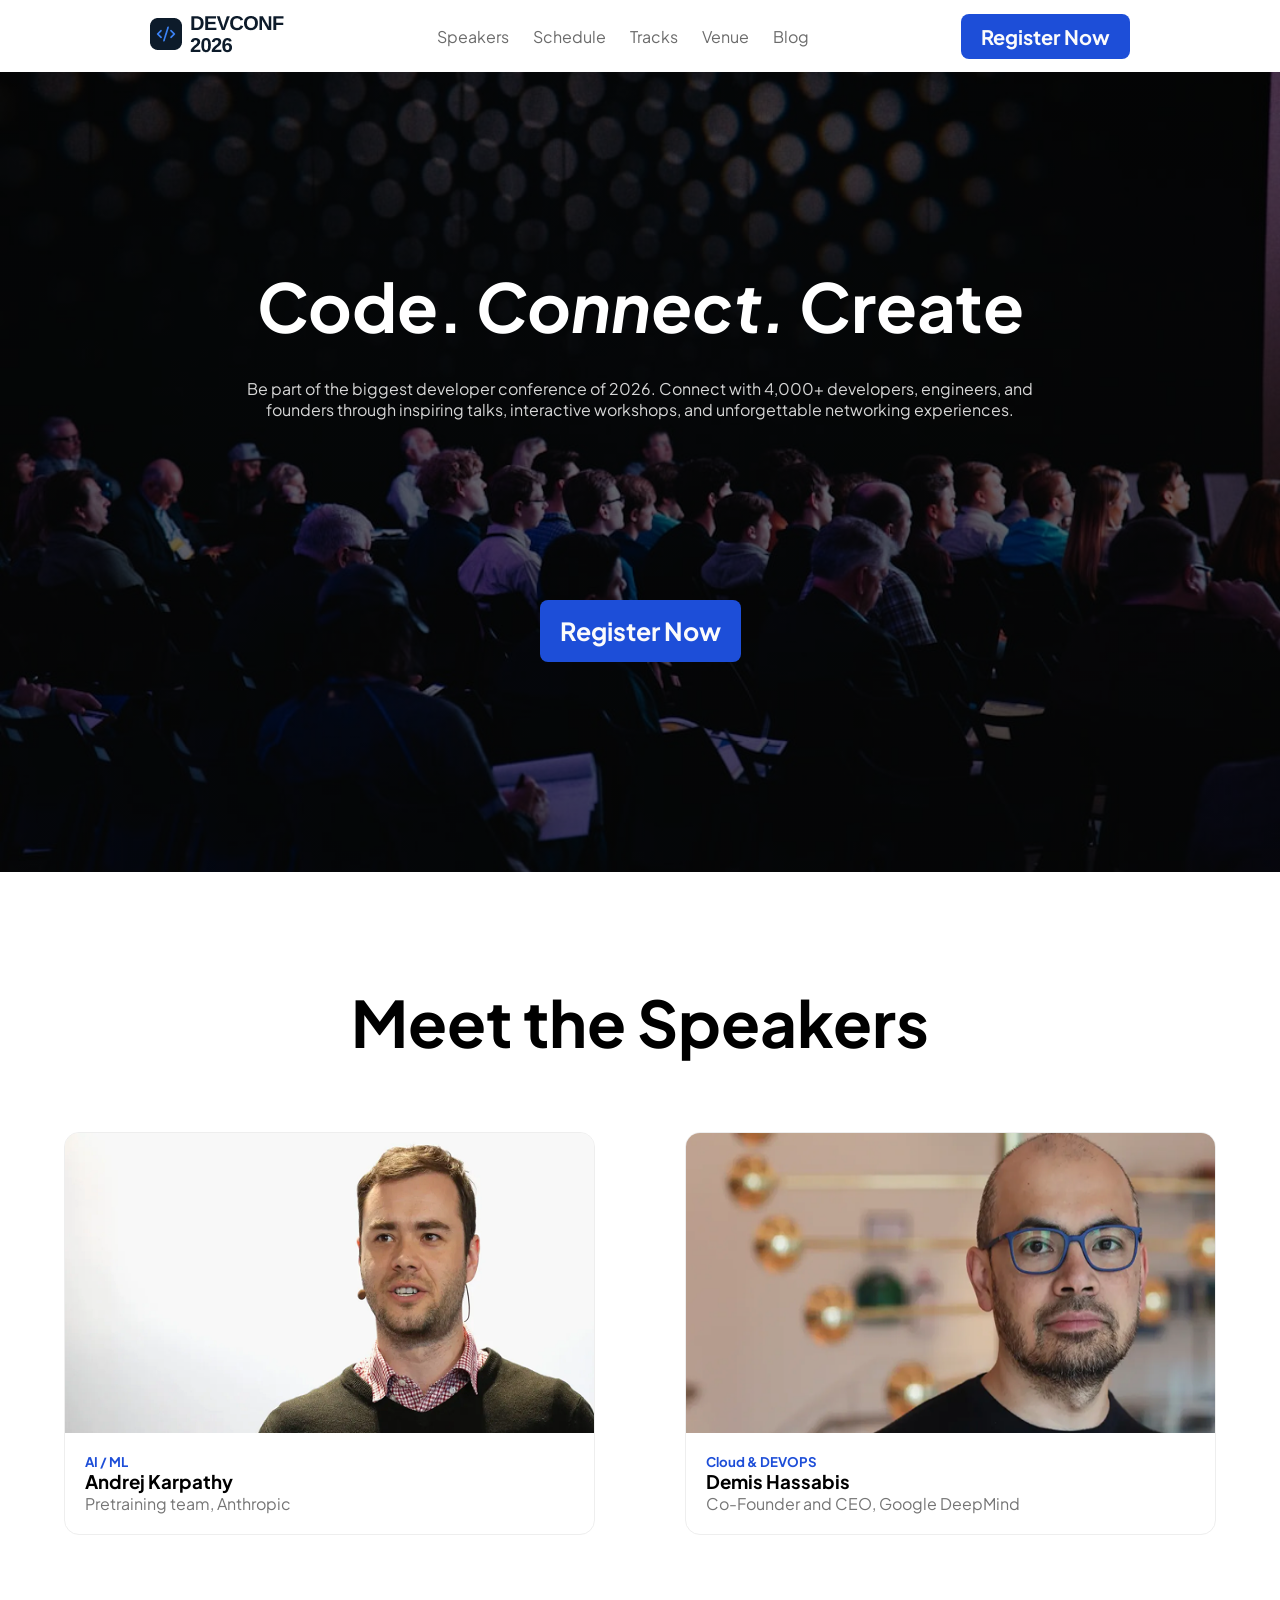
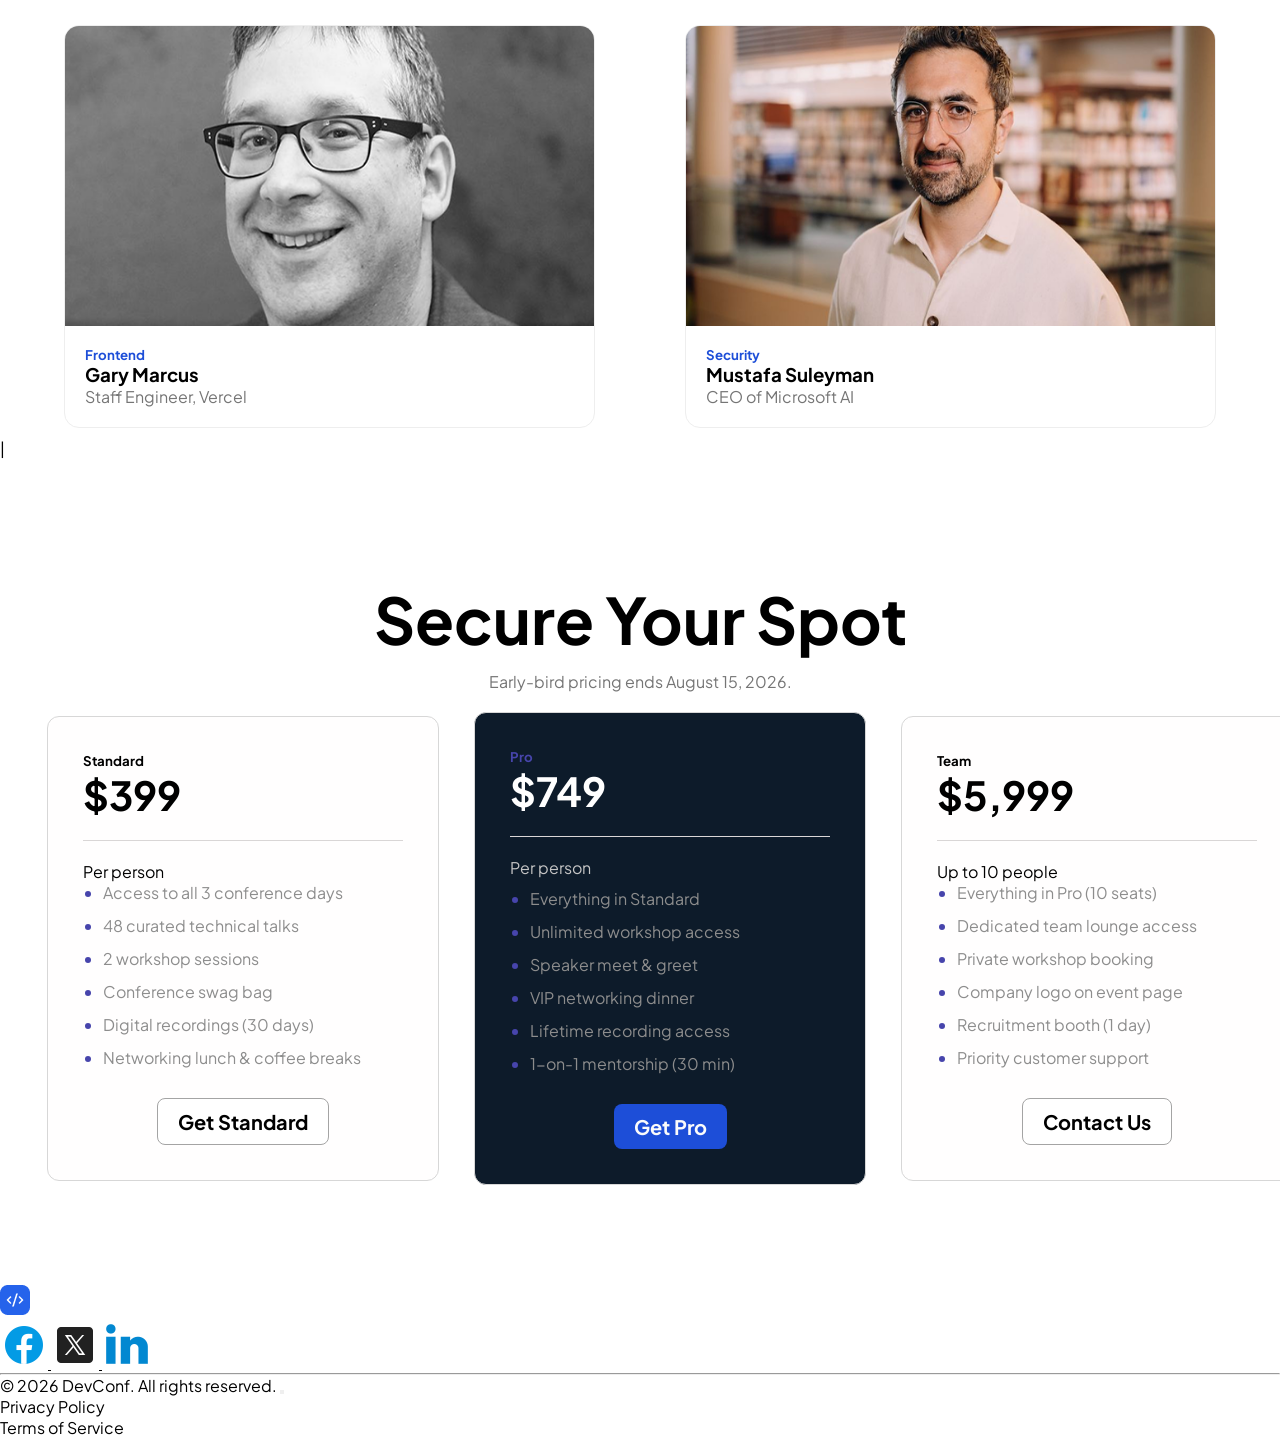
==== index.html @ e9d27ccb "pricing card done" ====
<!DOCTYPE html>
<html lang="en">

<head>
    <meta charset="UTF-8">
    <meta name="viewport" content="width=device-width, initial-scale=1.0">
    <title>Document</title>
    <link rel="stylesheet" href="style.css">
    <!-- google font  -->
    <link rel="preconnect" href="https://fonts.googleapis.com">
    <link rel="preconnect" href="https://fonts.gstatic.com" crossorigin>
    <link
        href="https://fonts.googleapis.com/css2?family=Inter:ital,opsz,wght@0,14..32,100..900;1,14..32,100..900&family=Open+Sans:ital,wght@0,300..800;1,300..800&family=Plus+Jakarta+Sans:ital,wght@0,200..800;1,200..800&family=Poppins:ital,wght@0,100;0,200;0,300;0,400;0,500;0,600;0,700;0,800;0,900;1,100;1,200;1,300;1,400;1,500;1,600;1,700;1,800;1,900&display=swap"
        rel="stylesheet">
</head>

<body>
    <!-- nav bar started -->
    <header class="header">

        <nav class="container">
            <div class="logo-img">
                <img src="./image/logo.png" alt="">
            </div>
            <ul class="nav-intem">
                <li class="nav-list"> <a href=" ">Speakers</a> </li>
                <li class="nav-list"><a href=" ">Schedule</a></li>
                <li class="nav-list"> <a href=" ">Tracks</a></li>
                <li class="nav-list"> <a href=" ">Venue</a></li>
                <li class="nav-list"> <a href=" ">Blog</a></li>
            </ul>

            <div class="btn">
                <button class="comon-btn">Register Now</button>
            </div>
        </nav>
    </header>

    <!-- nav bar end -->

    <!-- banner section started -->
    <main>

        <section class="banner">
            <div class="banner-container">
                <div>
                    <h2>
                        Code. <span>Connect.</span> Create
                    </h2>
                    <p class="banner-description">
                        Be part of the biggest developer conference of 2026. Connect with 4,000+ developers, engineers,
                        and
                        founders through inspiring talks, interactive workshops, and unforgettable networking
                        experiences.

                    </p>
                    <button id="regi-btn" class="comon-btn">Register Now</button>
                </div>

            </div>

        </section>
        <!-- banner section end -->


        <!-- Speakers section started -->

        <section class="Speakers-parent">
            <h2 class="Speakers-headline"> Meet the Speakers</h2>

            <div class="Speakers-container">

                <div class="card-box">
                    <img class="img" src="./image/andrej.png" alt="">

                    <div class="Andrej-card-details">
                        <h5 class="dipartment">AI / ML</h5>
                        <h3>Andrej Karpathy</h3>
                        <P class="designation">Pretraining team, Anthropic</P>
                    </div>
                </div>


                <div class="card-box">
                    <img class="img" src="./image/demis.png" alt="">

                    <div class="Demis-Hassabis-details">
                        <h5 class="dipartment">Cloud & DEVOPS</h5>
                        <h3>Demis Hassabis</h3>
                        <P class="designation">Co-Founder and CEO, Google DeepMind</P>
                    </div>
                </div>


                <div class="card-box">
                    <img class="img" src="./image/gary.png" alt="">

                    <div class="Gary-Marcus-details">
                        <h5 class="dipartment">Frontend</h5>
                        <h3>Gary Marcus</h3>
                        <P class="designation">Staff Engineer, Vercel</P>
                    </div>
                </div>




                <div class="card-box">
                    <img class="img" src="./image/mustafa.png" alt="">

                    <div class="Mustafa-Suleyman-details">
                        <h5 class="dipartment">Security</h5>
                        <h3>Mustafa Suleyman</h3>
                        <P class="designation">CEO of Microsoft AI</P>
                    </div>
                </div>

            </div>
        </section>
        <!-- Speakers section end -->|

        <!-- pricing card section started -->

        <section class="pricing-parent">

            <div class="pricing-container">

                <h2 class="pricing-heading">Secure Your Spot</h2>
                <p class="pricing-p-tag">Early-bird pricing ends August 15, 2026.</p>


                <div class="pricing-card-container">

                    <div class="pricing-card">
                        <h5>Standard</h5>
                        <h2 class="price">$399</h2>
                        <p class="p-tag-Standard-price">Per person</p>
                        <ul>
                            <li>
                                <p> Access to all 3 conference days</p>
                            </li>
                            <li>
                                <p>48 curated technical talks</p>
                            </li>
                            <li>
                                <p>2 workshop sessions</p>
                            </li>
                            <li>
                                <p>Conference swag bag</p>
                            </li>
                            <li>
                                <p>Digital recordings (30 days)</p>
                            </li>
                            <li>
                                <p>Networking lunch & coffee breaks</p>
                            </li>
                        </ul>
                        <div><button class="comon-btn-outline">Get Standard</button></div>
                    </div>



                    <div class="pricing-card pro">
                        <h5 class="pro-card">Pro</h5>
                        <h2 class="price pro-price">$749</h2>
                        <p class="p-tag-pro-price">Per person</p>
                        <ul>
                            <li>
                                <p>Everything in Standard</p>
                            </li>
                            <li>
                                <p>Unlimited workshop access</p>
                            </li>
                            <li>
                                <p>Speaker meet & greet</p>
                            </li>
                            <li>
                                <p>VIP networking dinner</p>
                            </li>
                            <li>
                                <p>Lifetime recording access</p>
                            </li>
                            <li>
                                <p>1-on-1 mentorship (30 min)</p>
                            </li>
                        </ul>
                        <div><button class="comon-btn">Get Pro</button></div>

                    </div>



                    <div class="pricing-card">
                        <h5>Team</h5>
                        <h2 class="price">$5,999</h2>
                        <p class="p-tag-Team-price">Up to 10 people</p>
                        <ul>
                            <li>
                                <p>Everything in Pro (10 seats)</p>
                            </li>
                            <li>
                                <p>Dedicated team lounge access</p>
                            </li>
                            <li>
                                <p>Private workshop booking</p>
                            </li>
                            <li>
                                <p>Company logo on event page</p>
                            </li>
                            <li>
                                <p>Recruitment booth (1 day)</p>
                            </li>
                            <li>
                                <p>Priority customer support</p>
                            </li>
                        </ul>
                        <div><button class="comon-btn-outline">Contact Us</button></div>

                    </div>

                </div>



            </div>



        </section>
        <!-- pricing card section started -->

    </main>

    <!-- footer started -->

    <footer>
        <div>

            <div>
                <img class="footer-logo" src="./image/logo-mini.png" alt="">
            </div>

            <div>
                <a href="#"> <img src="./image/icons8-facebook-48.png" alt=""> </a>
                <a href="#"><img src="./image/icons8-x-48.png" alt=""> </a>
                <a href="#"> <img src="./image/icons8-linkedin-2-50.png" alt=""> </a>
            </div>
            <hr>
            <div>
                <p> © 2026 DevConf. All rights reserved. <button></button>
            </div>

            <div>
                <P>Privacy Policy</P>
                <P>Terms of Service </P>

            </div>
        </div>

    </footer>

</body>

</html>
---- style.css ----
/* comon style */
* {
    color: rgb(0, 0, 0);
    padding: 0;
    margin: 0;
    font-family: "Plus Jakarta Sans", sans-serif;
}

.comon-btn {
    background-color: #1D4ED8;
    padding: 10px 20px;
    border-radius: 8px;
    font-size: 20px;
    font-weight: bold;
    color: rgb(251, 251, 251);
    border: none;
    cursor: pointer;
}

.comon-btn-outline {
    background-color: white;
    padding: 10px 20px;
    border-radius: 8px;
    font-weight: bold;
    font-size: 20px;
    color: rgb(0, 0, 0);
    border: 1px solid #a4a4a4;
    cursor: pointer
}




/* comon style */

/* navbar start */
nav {
    display: flex;
    justify-content: space-between;
    padding: 12px 20px;
    align-items: center;
    margin: auto;
    height: auto;

}

.container {
    padding-left: 150px;
    padding-right: 150px;
}

#regi-btn {
    font-size: 25px;
    padding: 15px 20px;
}

.nav-intem {
    display: flex;
    justify-content: space-between;
    list-style: none;
    gap: 24px;

}

.nav-intem,
li a {
    color: rgb(107, 107, 107);
}

ul .nav-list a {
    text-decoration: none;
}

/* navbar end */

/* banner  started */

.banner {
    background-image:
        linear-gradient(rgba(0, 0, 0, 0.6), rgba(0, 0, 0, 0.6)),
        url("./image/banner.jpg");
    width: auto;
    height: 800px;
    background-size: cover;
    background-repeat: no-repeat;
    background-position: center;
    display: flex;
    justify-content: center;
    align-items: center;
    overlay: auto;

}


.banner-container {

    text-align: center;
    max-width: 800px;
    padding-bottom: 20px;
}

.banner-container h2 {
    font-size: 4.2em;
    color: white;
    font-weight: bold;
    margin-bottom: 30px;
}

span {
    font-style: italic;
    color: white;
}

.banner-container p {
    margin-bottom: 180px;
}

.banner-description {
    color: rgb(215, 215, 215);
}

/* banner  END */

/* Speakers-box started */

.Speakers-parent {
    padding: 10px 0;
    text-align: center;

}

.Speakers-headline {
    align-items: center;
    text-align: center;
    padding-top: 100px;
    padding-bottom: 70px;
    font-size: 4rem;
    font-weight: bold;
}

.Speakers-container {
    width: 90%;
    max-width: 1200px;
    display: grid;
    grid-template-columns: repeat(2, 1fr);
    gap: 90px;
    margin: auto;
}

.card-box {
    background: #fff;
    border: 1PX solid #eeeeee;
    border-radius: 15px;
    overflow: hidden;
}

.card-box img {
    width: 100%;
    height: 300px;
    display: block;
}

.card-box:hover {
    transform: translateY(-5px);
    cursor: pointer;
    cursor: pointer;
}

/* card details */
.Andrej-card-details {
    padding: 20px;
    text-align: left;
}

.Demis-Hassabis-details {
    padding: 20px;
    text-align: left;
}

.Gary-Marcus-details {
    padding: 20px;
    text-align: left;
}

.Mustafa-Suleyman-details {
    padding: 20px;
    text-align: left;
}

/* dipartment color h5  */

.dipartment {
    color: #1D4ED8;
}

/* p tag in speaker box */

.designation {
    color: rgb(117, 117, 117);
}

/* Speakers-box end */

/* pricing card section started   */

.pricing-parent {
    padding: 100px 0;

}


.pricing-container {
    text-align: center;
}

.pricing-heading {
    align-items: center;
    text-align: center;
    padding-top: 20px;
    padding-bottom: 12px;
    font-size: 4rem;
    font-weight: bold;
}

.pricing-p-tag {
    align-items: center;
    text-align: center;
    margin-bottom: 20px;
    color: rgb(117, 117, 117);
}

.pricing-card-container {
    width: 100%;
    display: flex;
    justify-content: center;
    align-items: center;
    padding: 0 30px;
    gap: 35px;
}

.pricing-card {
    border: 1px solid #d7d7d7;
    border-radius: 12px;
    padding: 35px;
    text-align: left;
    background-color: rgb(255, 254, 254);
    width: 320px;
}

.price {
    font-size: 2.5rem;
    font-weight: bold;
    padding-bottom: 20px;
    margin-bottom: 20px;
    border-bottom: 1px solid #d9d6d6;
}

.pricing-card ul {
    padding-left: 20px;
    margin: 25px solid #d7d7d7;
}
.pricing-card li {
    margin-bottom: 12px;
}
.pricing-card-container .pricing-card ul li {
    color: #4745ac;
}
 .pricing-card-container .pricing-card  .p-tag-pro-price {
    margin-bottom: 10px;
    color: #c5c5c5;   
}
 .pricing-card-container .pricing-card  .p-tag-team-price {
    margin-bottom: 10px;
 }

 .pricing-card-container .pricing-card  .pro-price {
    color: #ffffff;
}

.pricing-card-container .pricing-card  .pro-card  {
    color: #4745ac;
}

.pricing-card-container .pricing-card ul li p {
    color: #8d8d8d;
}

.pricing-card-container .pro {
    background-color: #0D1B2A;
}

.pricing-card:hover {
    transform: translateY(-5px);
    box-shadow: 0 08px 20px rgb(0, 0, 0, .1);
}

.pricing-card div {
    display: flex;
    justify-content: center;
    margin-top: 30px;}
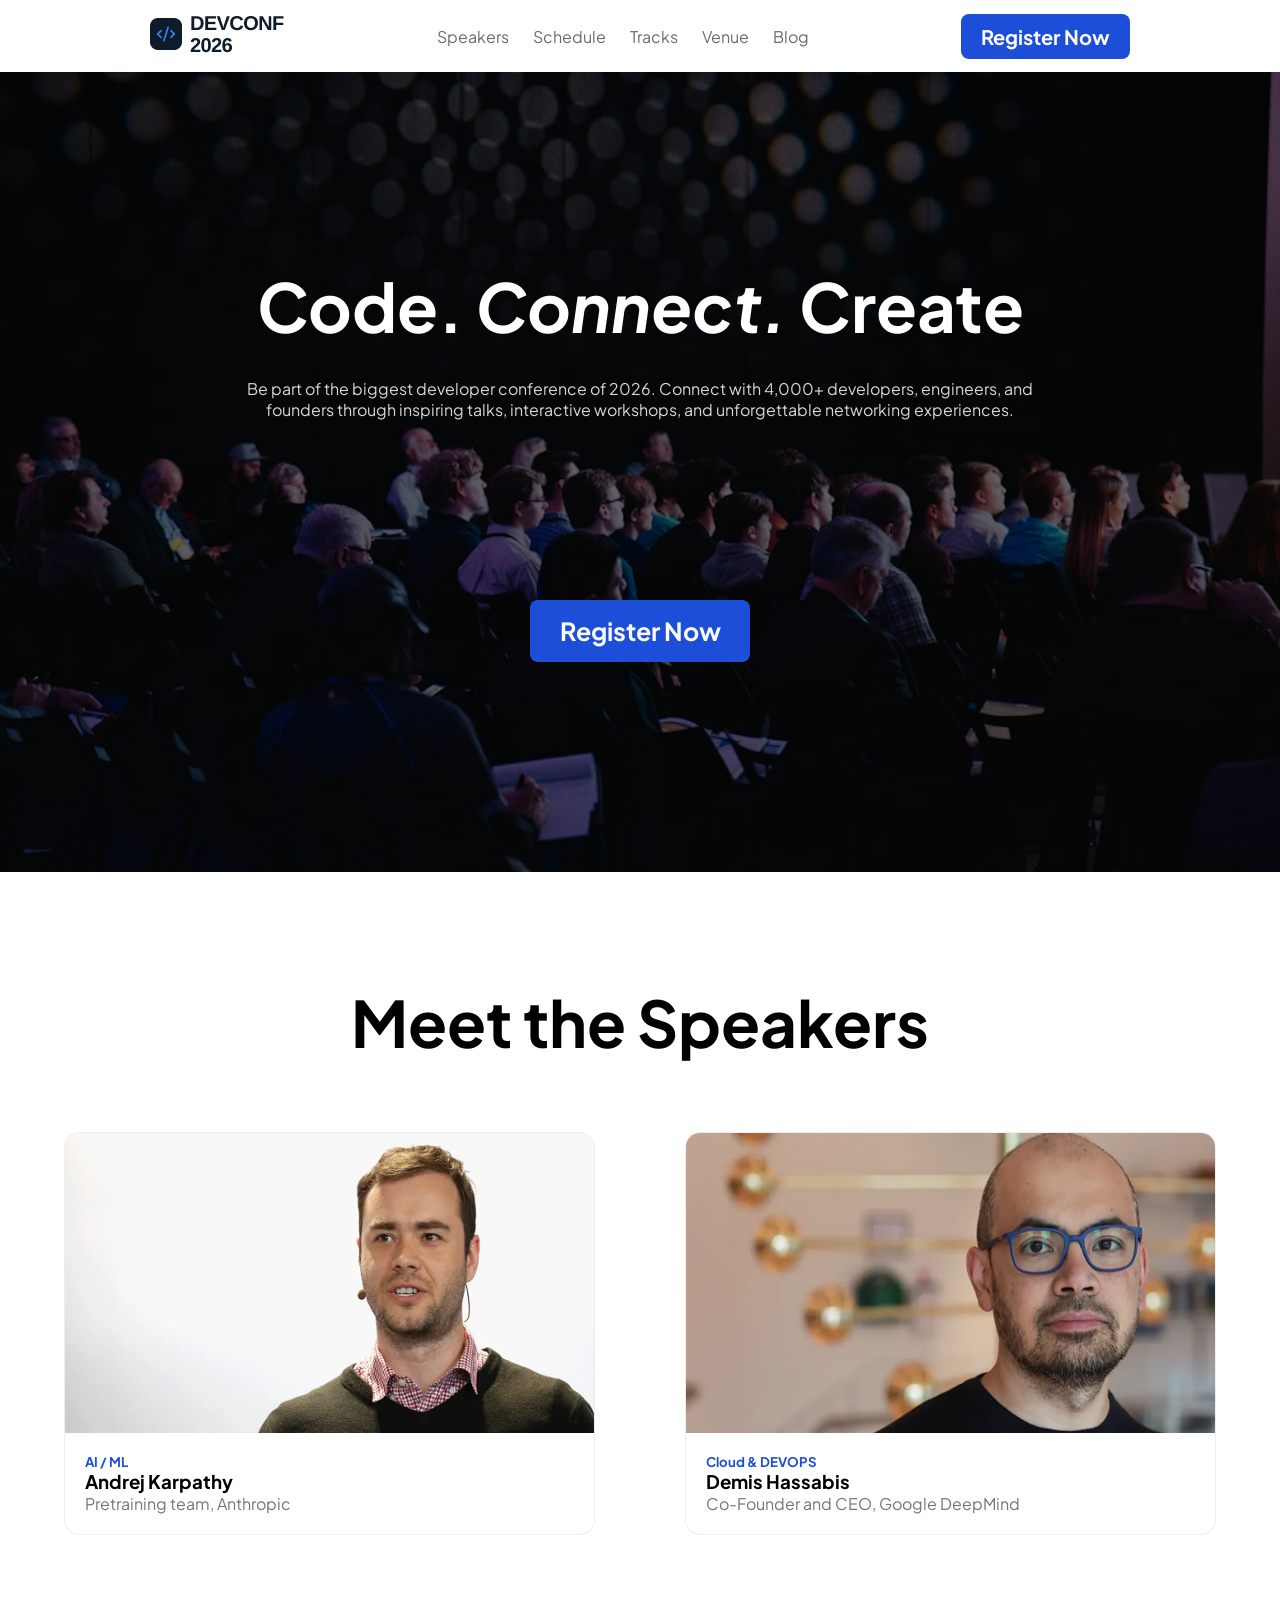
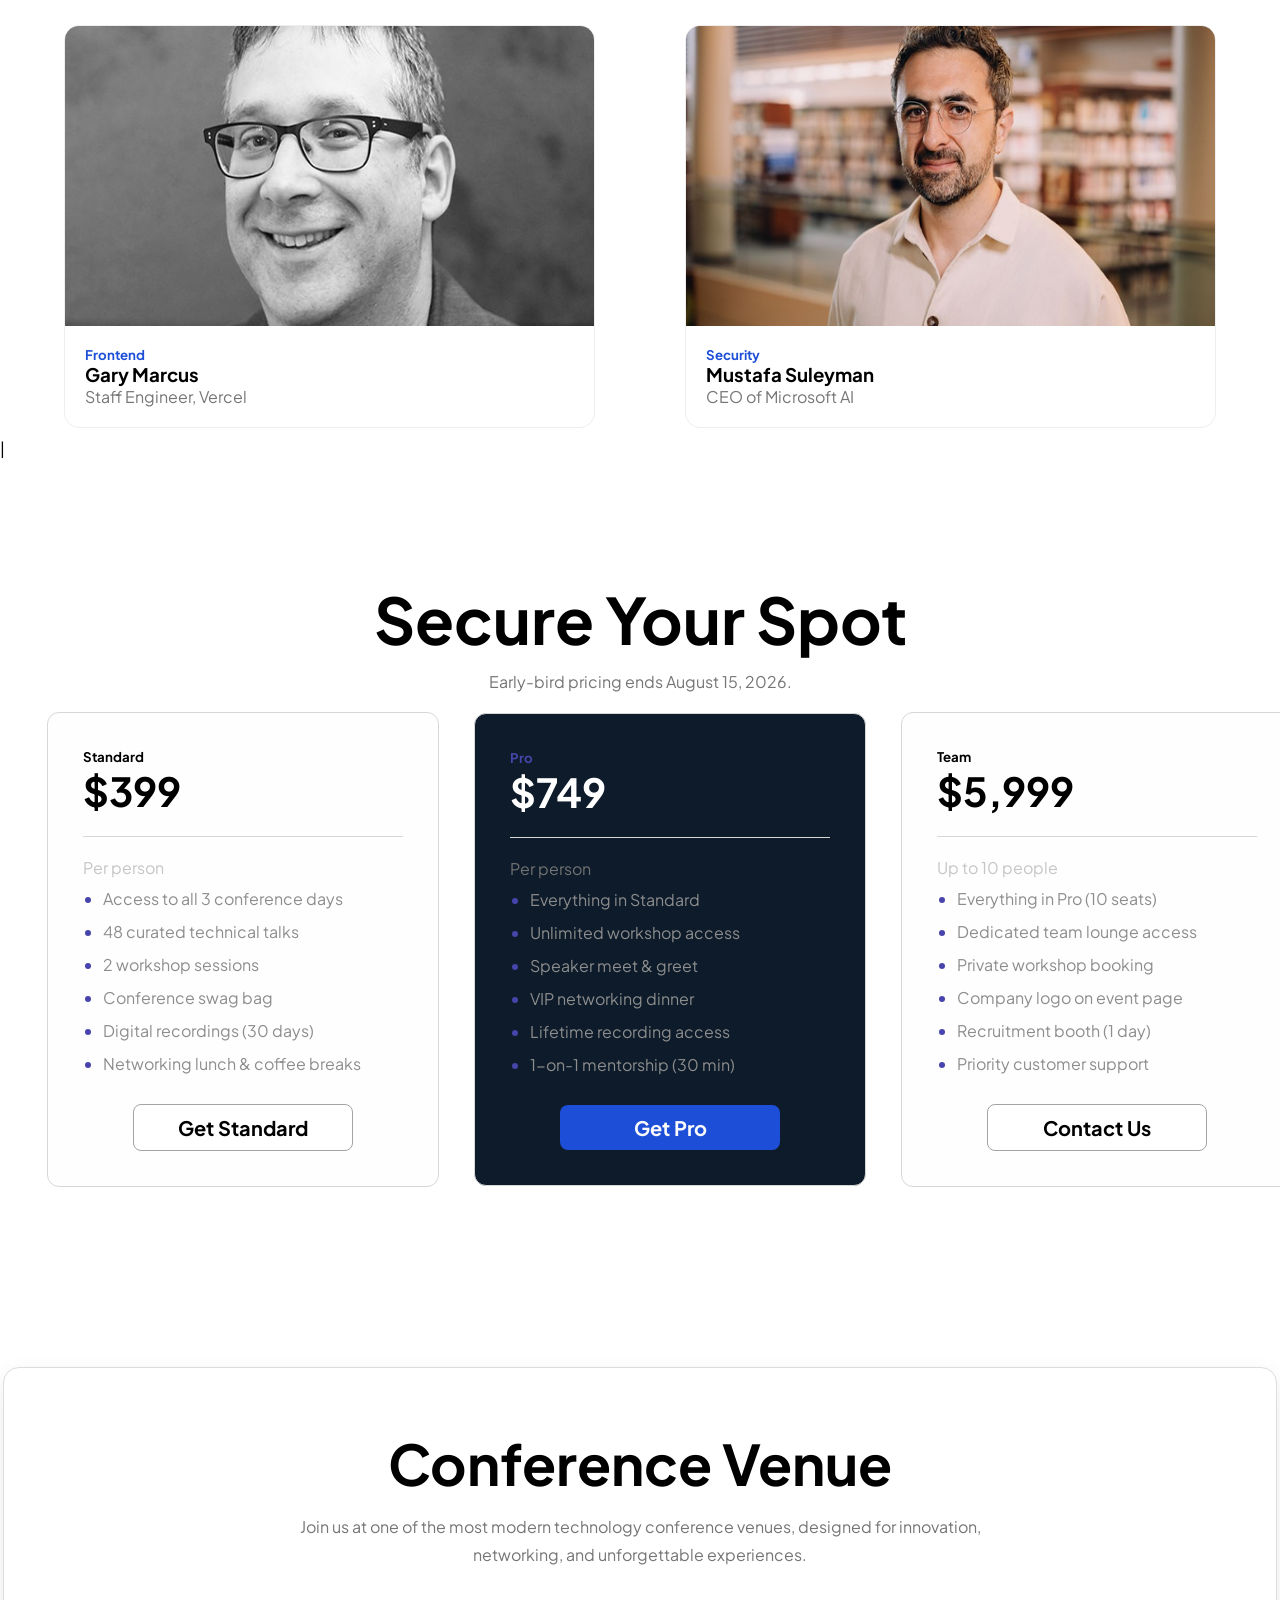
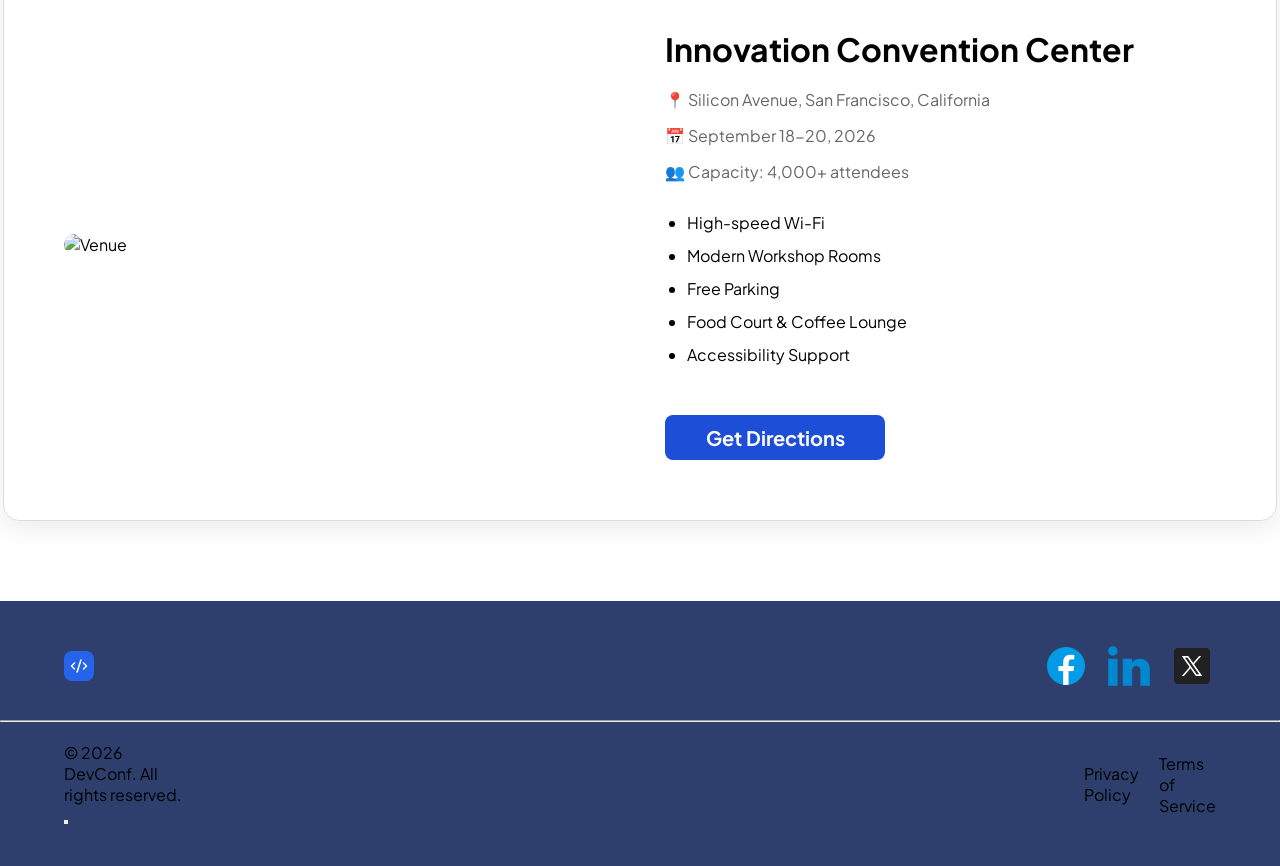
==== commit 580f53c3: "final outfut" ====
--- a/index.html
+++ b/index.html
@@ -227,33 +227,123 @@
 
 
         </section>
-        <!-- pricing card section started -->
+        <!-- pricing card section end -->
+
+
+<!-- placeholder section started -->
+ <section class="venue-parent">
+
+    <div class="venue-container">
+
+        <div class="venue-title">
+
+            <h2>Conference Venue</h2>
+
+            <p>
+                Join us at one of the most modern technology conference venues,
+                designed for innovation, networking, and unforgettable experiences.
+            </p>
+
+        </div>
+
+
+        <div class="venue-content">
+
+            <div class="venue-image">
+
+                <img src="./image/value.jpg" alt="Venue">
+
+            </div>
+
+
+            <div class="venue-info">
+
+                <h3>Innovation Convention Center</h3>
+
+                <p>
+                    📍 Silicon Avenue, San Francisco, California
+                </p>
+
+                <p>
+                    📅 September 18-20, 2026
+                </p>
+
+                <p>
+                    👥 Capacity: 4,000+ attendees
+                </p>
+
+                <ul>
+
+                    <li>High-speed Wi-Fi</li>
+
+                    <li>Modern Workshop Rooms</li>
+
+                    <li>Free Parking</li>
+
+                    <li>Food Court & Coffee Lounge</li>
+
+                    <li>Accessibility Support</li>
+
+                </ul>
+
+                <button class="comon-btn">
+                    Get Directions
+                </button>
+
+            </div>
+
+        </div>
+
+    </div>
+
+</section>
+
+
+<!-- placeholder section end -->
+
+
+
+
+
+
+
+
+
+
+
+        
 
     </main>
 
     <!-- footer started -->
 
     <footer>
-        <div>
-
-            <div>
-                <img class="footer-logo" src="./image/logo-mini.png" alt="">
-            </div>
-
-            <div>
-                <a href="#"> <img src="./image/icons8-facebook-48.png" alt=""> </a>
-                <a href="#"><img src="./image/icons8-x-48.png" alt=""> </a>
-                <a href="#"> <img src="./image/icons8-linkedin-2-50.png" alt=""> </a>
-            </div>
+        <div class="footer-parent">
+
+            <div class="footer-container">
+                <div>
+                    <img class="footer-logo" src="./image/logo-mini.png" alt="">
+                </div>
+
+                <div class="footer-social">
+                    <a href="#"> <img src="./image/icons8-facebook-48.png" alt=""> </a>
+                    <a href="#"> <img src="./image/icons8-linkedin-2-50.png" alt=""> </a>
+                    <a href="#"><img src="./image/icons8-x-48.png" alt=""> </a>
+                </div>
+            </div>
+
             <hr>
-            <div>
-                <p> © 2026 DevConf. All rights reserved. <button></button>
-            </div>
-
-            <div>
-                <P>Privacy Policy</P>
-                <P>Terms of Service </P>
-
+            <div class="footer-down">
+
+                <div >
+                    <p> © 2026 DevConf. All rights reserved. <button></button>
+                </div>
+
+                <div class="footer-policy">
+                    <P>Privacy Policy</P>
+                    <P>Terms of Service </P>
+
+                </div>
             </div>
         </div>
 
--- a/style.css
+++ b/style.css
@@ -255,36 +255,58 @@
     border-bottom: 1px solid #d9d6d6;
 }
 
+.comon-btn,
+.comon-btn-outline {
+    width: 100%;
+    max-width: 220px
+}
+
+
 .pricing-card ul {
     padding-left: 20px;
     margin: 25px solid #d7d7d7;
 }
+
 .pricing-card li {
     margin-bottom: 12px;
 }
+
 .pricing-card-container .pricing-card ul li {
     color: #4745ac;
 }
- .pricing-card-container .pricing-card  .p-tag-pro-price {
+
+
+.pricing-card-container .pricing-card .p-tag-Standard-price,
+.p-tag-Team-price {
     margin-bottom: 10px;
-    color: #c5c5c5;   
-}
- .pricing-card-container .pricing-card  .p-tag-team-price {
+    color: #c5c5c5;
+
+}
+
+.pricing-card-container .pricing-card .p-tag-team-price {
     margin-bottom: 10px;
- }
-
- .pricing-card-container .pricing-card  .pro-price {
+}
+
+.pricing-card-container .pricing-card .p-tag-pro-price {
+    margin-bottom: 10px;
+    color: #727272;
+}
+
+/* pro price color white */
+.pricing-card-container .pricing-card .pro-price {
     color: #ffffff;
 }
 
-.pricing-card-container .pricing-card  .pro-card  {
+.pricing-card-container .pricing-card .pro-card {
     color: #4745ac;
 }
 
+/* list text color*/
 .pricing-card-container .pricing-card ul li p {
     color: #8d8d8d;
 }
 
+/* pro color */
 .pricing-card-container .pro {
     background-color: #0D1B2A;
 }
@@ -297,4 +319,156 @@
 .pricing-card div {
     display: flex;
     justify-content: center;
-    margin-top: 30px;}+    margin-top: 30px;
+}
+
+
+
+/* pricing card section end   */
+
+/* placeholder section started */
+
+/* Venue Section */
+
+.venue-parent{
+    width: 90%;
+    max-width: 1250px;
+
+    margin: 80px auto;
+
+    padding: 60px;
+
+    background: #fff;
+
+    border: 1px solid #dddddd;
+    border-radius: 16px;
+
+    box-shadow: 0 8px 25px rgba(0,0,0,.08);
+}
+
+.venue-container{
+    width:100%;
+}
+
+.venue-title{
+    text-align:center;
+    margin-bottom:60px;
+}
+
+.venue-title h2{
+    font-size:3.5rem;
+    margin-bottom:15px;
+}
+
+.venue-title p{
+    max-width:700px;
+    margin:auto;
+    line-height:28px;
+    color:#757575;
+}
+
+.venue-content{
+    display:flex;
+    justify-content:space-between;
+    align-items:center;
+    gap:50px;
+}
+
+.venue-image{
+    flex:1;
+}
+
+.venue-image img{
+    width:100%;
+    border-radius:16px;
+}
+
+.venue-info{
+    flex:1;
+}
+
+.venue-info h3{
+    font-size:2rem;
+    margin-bottom:20px;
+}
+
+.venue-info p{
+    margin-bottom:15px;
+    color:#666;
+}
+
+.venue-info ul{
+    padding-left:22px;
+    margin:30px 0;
+}
+
+.venue-info li{
+    margin-bottom:12px;
+}
+
+.venue-info button{
+    margin-top:20px;
+}
+/* placeholder section end */
+
+
+
+
+
+/* footer started */
+
+.footer-parent {
+    padding: 40px 0;
+    background-color: #2e3f6d;
+}
+
+.footer-container,
+.footer-down {
+    width: 90%;
+    max-width: 1200px;
+    margin: 0 auto;
+
+    display: flex;
+    justify-content: space-between;
+    align-items: center;
+}
+
+
+.footer-container {
+
+    margin-bottom: 25px;
+
+}
+
+
+.footer-down {
+    display: flex;
+    justify-content: space-between;
+    gap: 900px;
+    margin: 0 auto;
+    align-items: center;
+    color: white;
+}
+
+
+.footer-policy {
+    display: flex;
+    align-items: center;
+    gap: 20px;
+}
+
+.footer-policy p {
+    margin: 0;
+}
+
+hr {
+    width: auto;
+    max-width: auto;
+    margin: 20px auto;
+}
+
+.footer-social {
+    display: flex;
+    gap: 14px;
+    align-items: center;
+}
